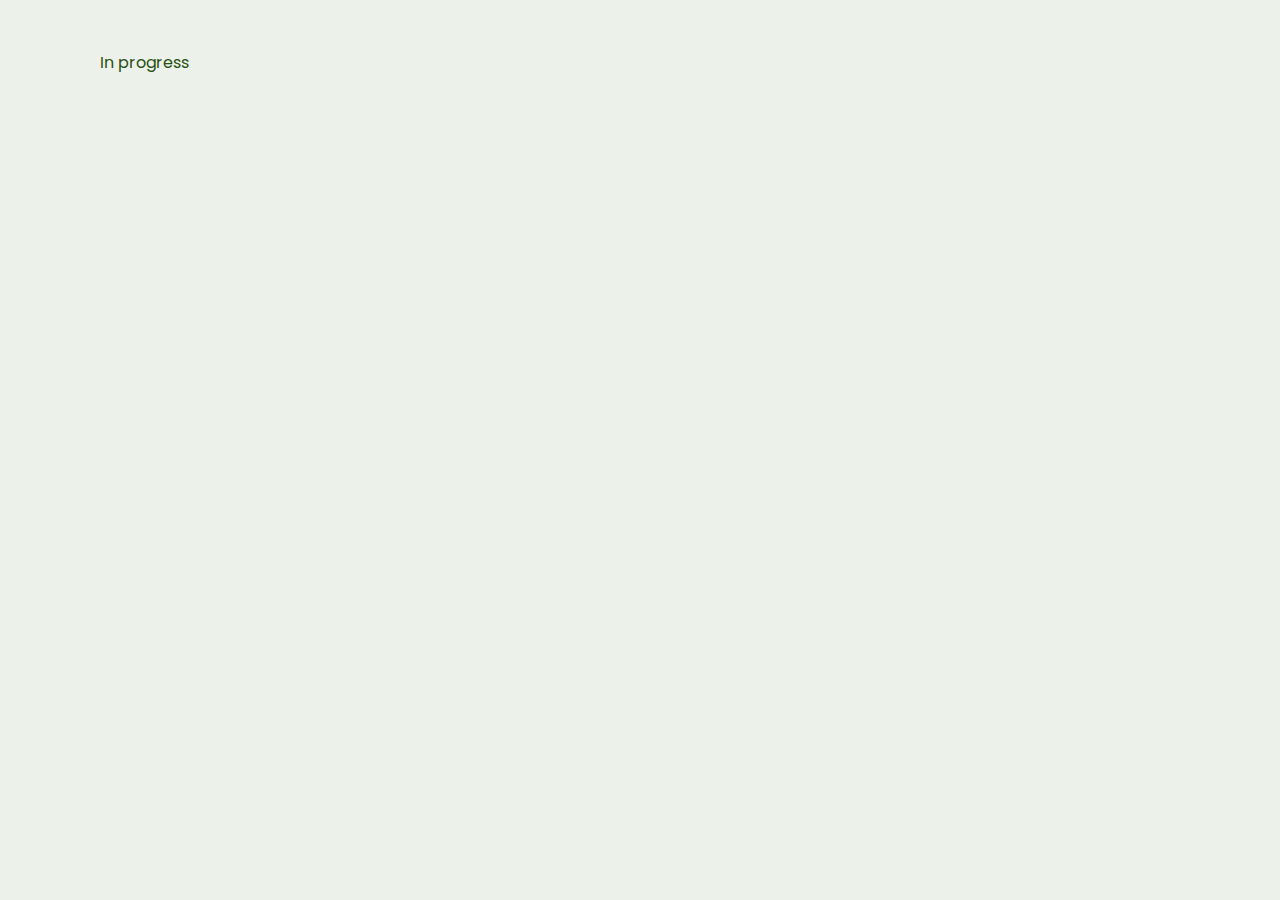
==== about.html @ fe829e4e "done" ====
<!DOCTYPE html>
<html lang="en">
<head>
    <meta charset="UTF-8">
    <meta name="viewport" content="width=device-width, initial-scale=1.0">
    <title>About - Nancy Gramajo Reyes</title>
    <link rel="stylesheet" href="styles.css">
</head>
<body>
    <header class="header">
        In progress
    </header>


</body>
</html>
---- styles.css ----
@font-face {
  font-family: 'Poppins';
  src: url('fonts/Poppins-Regular.ttf'),
       url('fonts/Poppins-Black.ttf'),
       url('fonts/Poppins-Bold.ttf'),
       url('fonts/Poppins-ExtraBold.ttf'),
       url('fonts/Poppins-ExtraLight.ttf'),
       url('fonts/Poppins-Italic.ttf'),
       url('fonts/Poppins-Light.ttf'),
       url('fonts/Poppins-Medium.ttf'),
       url('fonts/Poppins-SemiBold.ttf'),
       url('fonts/Poppins-Thin.ttf');
}


body {
  background-color: #ECF1E9;
  font-family: 'Poppins', sans-serif;
  color: #295013;
  margin: 0;
  padding: 0;
}

.name-container {
  max-width: 800px; 
}

.header {
  background-color: #ECF1E9; 
  color: #295013; 
  display: flex;
  justify-content: space-between;
  align-items: center;
  padding-top: 50px;
  padding-right: 100px;
  padding-bottom: 10px;
  padding-left: 100px;
}

.homepage-container {
  display: flex;
  justify-content: center;
  align-items: center;
  margin-bottom: 200px;
}

.profile-pic {
  width: 20%;
  height: 65%;
  border-radius: 20px;
  margin: 0 auto;
  margin-top: 100px;
  margin-left: 250px;
  margin-right: 20px;
}

.intro {
  text-align: left;
  max-width: 75ch;
  margin-top: 100px;
}

.bold-text {
  font-size: 36px;
  font-weight: 900;
}

.intro-text {
  font-size: 28px;
}

h1 {
  font-size: 26px; 
  font-weight: bold; 
  text-align: center;
  padding-top: 100px;
}

.header h3 {
  display: inline-block; 
  margin-left: 40px; 
  position: relative;
}

.header h3:hover {
  text-decoration: underline;
}

.scroll-arrow {
  position: absolute;
  bottom: 75px;
  left: 50%;
  transform: translateX(-50%);
  width: 0;
  height: 0;
  border-left: 10px solid transparent;
  border-right: 10px solid transparent;
  border-top: 15px solid #295013; 
  cursor: pointer;
  animation: arrow-bounce 1s infinite alternate; 
}

@keyframes arrow-bounce {
  0% {
    transform: translateY(0);
  }
  100% {
    transform: translateY(10px);
  }
}

.projects-container {
  margin-top: 50px;
  display: flex;
  flex-direction: column; 
  align-items: center; 
}

.projects-first-row,
.projects-second-row {
  display: flex;
  justify-content: center; 
  margin-bottom: 20px; 
}

.project {
  width: 35%; 
  background-color: #f0f0f0;
  padding: 20px;
  box-sizing: border-box;
  margin: 30px; 
  border: 2px solid #295013; 
  border-radius: 20px;
}

.project-picture {
  width: 100%; 
  height: auto;
  border-radius: 20px;
}

h2 {
  text-align: center;
}

.project a {
  text-decoration: none;
  color: inherit; 
}

.project h2:hover {
  text-decoration: underline;
  color: purple;
}

.header a {
  text-decoration: none;
  color: inherit; 
}

.name-container a {
  text-decoration: none;
  color: inherit; 
}


html {
  scroll-behavior: smooth;
}
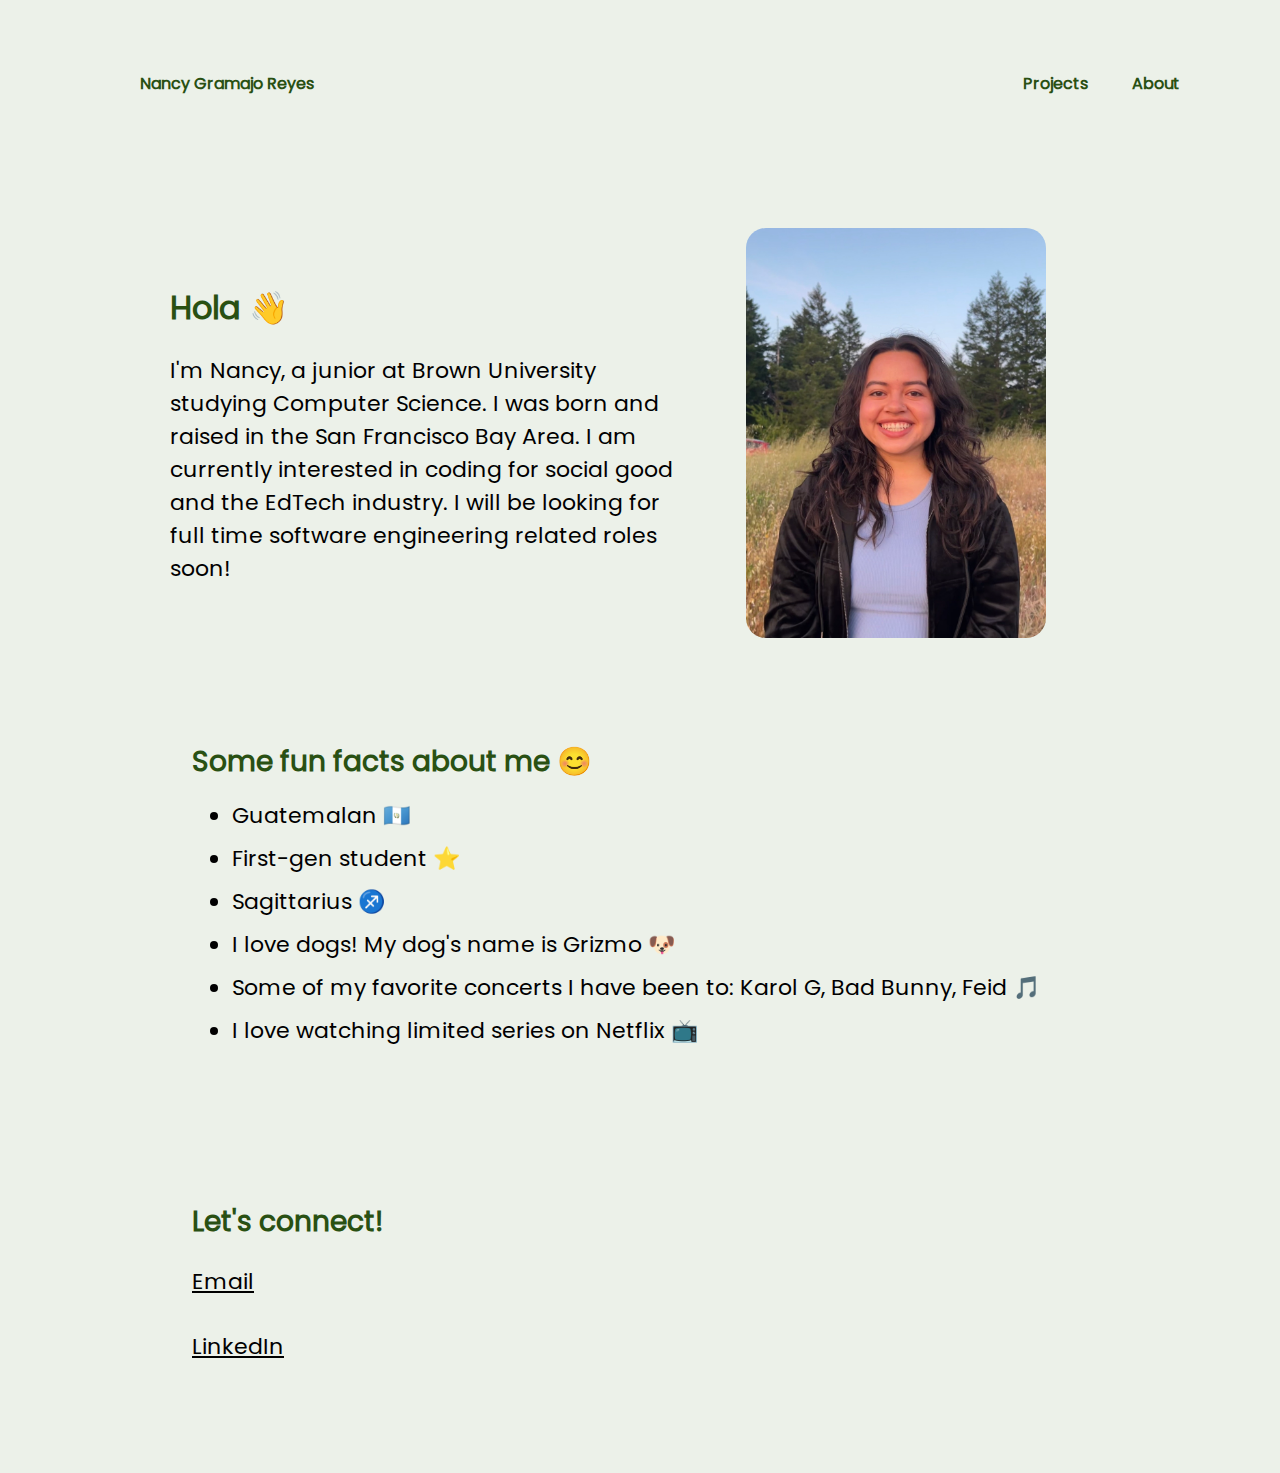
==== commit c92e2164: "naosl" ====
--- a/about.html
+++ b/about.html
@@ -4,13 +4,53 @@
     <meta charset="UTF-8">
     <meta name="viewport" content="width=device-width, initial-scale=1.0">
     <title>About - Nancy Gramajo Reyes</title>
-    <link rel="stylesheet" href="styles.css">
+    <link rel="stylesheet" href="aboutstyles.css">
 </head>
 <body>
+
     <header class="header">
-        In progress
+        <div class="name-container">
+            <a href="index.html">
+                <h4>Nancy Gramajo Reyes</h4>
+            </a>
+        </div>
+        <div>
+            <a href="#projects"><h4>Projects</h4></a>
+            <a href="about.html"><h4>About</h4></a>
+        </div>
     </header>
 
+    <div class="intro">
+        <div class="intro-description">
+            <h1>Hola 👋</h1>
+            <h2>I'm Nancy, a junior at Brown University studying Computer Science. 
+            I was born and raised in the San Francisco Bay Area. I am currently 
+            interested in coding for social good and the EdTech industry. 
+            I will be looking for full time software engineering related roles soon!
+            </h2>
+        </div>
+        <img src="images/profile_pic.jpg" class="profile-pic">
+    </div>
+    <div class="fun-facts">   
+        <h3>
+            Some fun facts about me 😊
+        </h3>
+        <ul>
+            <li>Guatemalan 🇬🇹</li>
+            <li>First-gen student ⭐️</li>
+            <li>Sagittarius ♐️</li>
+            <li>I love dogs! My dog's name is Grizmo 🐶</li>
+            <li>Some of my favorite concerts I have been to: Karol G, Bad Bunny, Feid 🎵</li>
+            <li>I love watching limited series on Netflix 📺</li>
+        </ul>
+    </div> 
+    <div class="socials">
+        <h3>
+            Let's connect!
+        </h3>
+        <p><a href="mailto:nancy_gramajo_reyes@brown.edu">Email</a></p>
+        <p><a href="https://www.linkedin.com/in/nancy-gramajo-reyes">LinkedIn</a></p>
+    </div>
 
 </body>
 </html>--- a/aboutstyles.css
+++ b/aboutstyles.css
@@ -0,0 +1,113 @@
+@font-face {
+  font-family: 'Poppins';
+  src: url('fonts/Poppins-Regular.ttf'),
+       url('fonts/Poppins-Black.ttf'),
+       url('fonts/Poppins-Bold.ttf'),
+       url('fonts/Poppins-ExtraBold.ttf'),
+       url('fonts/Poppins-ExtraLight.ttf'),
+       url('fonts/Poppins-Italic.ttf'),
+       url('fonts/Poppins-Light.ttf'),
+       url('fonts/Poppins-Medium.ttf'),
+       url('fonts/Poppins-SemiBold.ttf'),
+       url('fonts/Poppins-Thin.ttf');
+}
+
+
+body {
+  background-color: #ECF1E9;
+  font-family: 'Poppins', sans-serif;
+  color: black;
+  margin: 0;
+  padding: 0;
+}
+
+.name-container {
+  max-width: 800px; 
+}
+
+.header {
+  background-color: #ECF1E9; 
+  color: #295013; 
+  display: flex;
+  justify-content: space-between;
+  align-items: center;
+  padding-top: 50px;
+  padding-right: 100px;
+  padding-bottom: 10px;
+  padding-left: 100px;
+}
+
+
+.header h4 {
+  display: inline-block; 
+  margin-left: 40px; 
+  position: relative;
+}
+
+.header h4:hover {
+  text-decoration: underline;
+}
+
+h1 {
+  font-size: 32px;
+  font-weight: bolder;
+  color: #295013
+}
+
+h2 {
+  font-size: 22px;
+  font-weight: lighter;
+  color: black;
+}
+
+h3 {
+  font-size: 28px;
+  font-weight: bolder;
+  margin-bottom: 0;
+  color: #295013
+}
+
+.intro {
+  display: flex;
+  align-items: center;
+  justify-content: center;
+  margin-bottom: 20px;
+  margin-top: 100px;
+}
+
+.profile-pic {
+  width: 30%; 
+  max-width: 300px; 
+  height: auto;
+  border-radius: 20px;
+  margin-right: 5%; 
+}
+
+.intro-description {
+  flex-grow: 1;
+  max-width: 40%; 
+  margin-right: 5%; 
+}
+
+.fun-facts, .socials {
+  display: flex;
+  flex-direction: column;
+  margin-left: 15%; 
+  margin-top: 75px;
+  margin-bottom: 100px;
+}
+
+li, p {
+  font-size: 22px;
+  font-weight: lighter;
+  margin-bottom: 10px;
+}
+
+a {
+  text-decoration: underline; 
+  color: inherit; 
+}
+
+a:hover {
+  color: gray;
+}  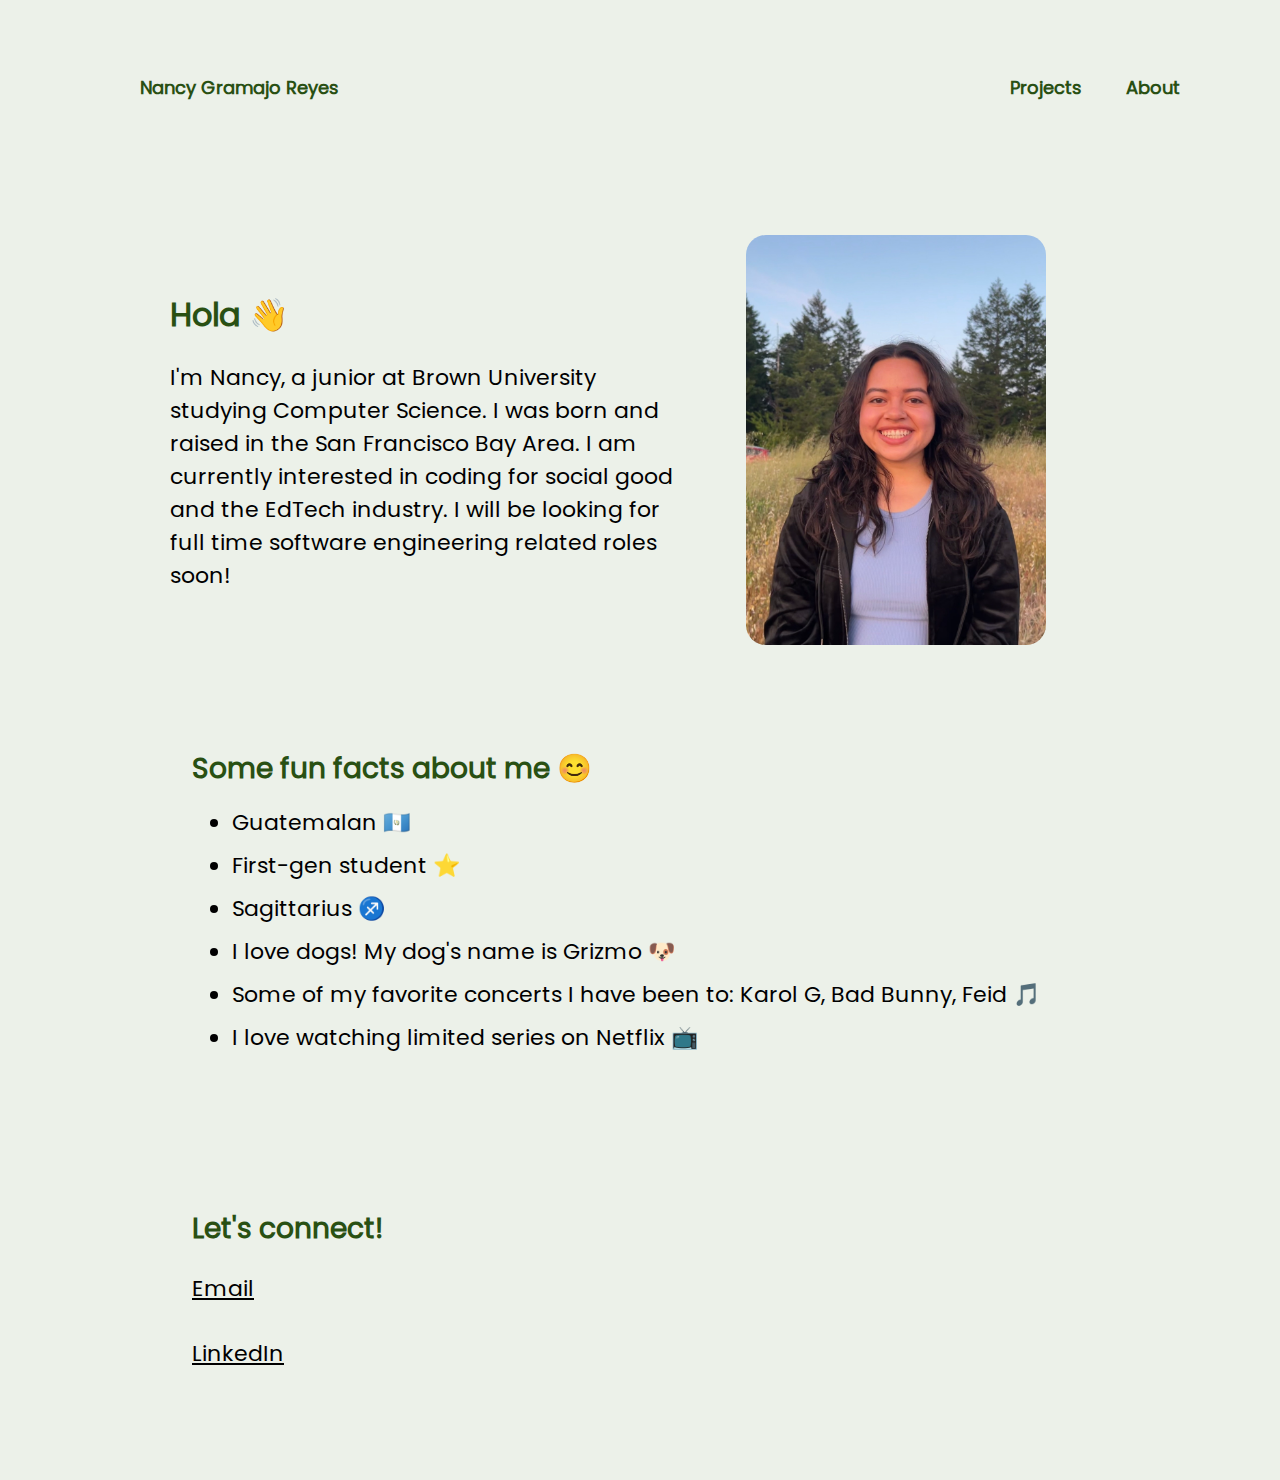
==== commit 50752f5a: "iaonsk" ====
--- a/about.html
+++ b/about.html
@@ -15,7 +15,7 @@
             </a>
         </div>
         <div>
-            <a href="#projects"><h4>Projects</h4></a>
+            <a href="index.html#projects"><h4>Projects</h4></a>
             <a href="about.html"><h4>About</h4></a>
         </div>
     </header>
--- a/aboutstyles.css
+++ b/aboutstyles.css
@@ -67,6 +67,9 @@
   color: #295013
 }
 
+h4 {
+  font-size: 18px;
+}
 .intro {
   display: flex;
   align-items: center;
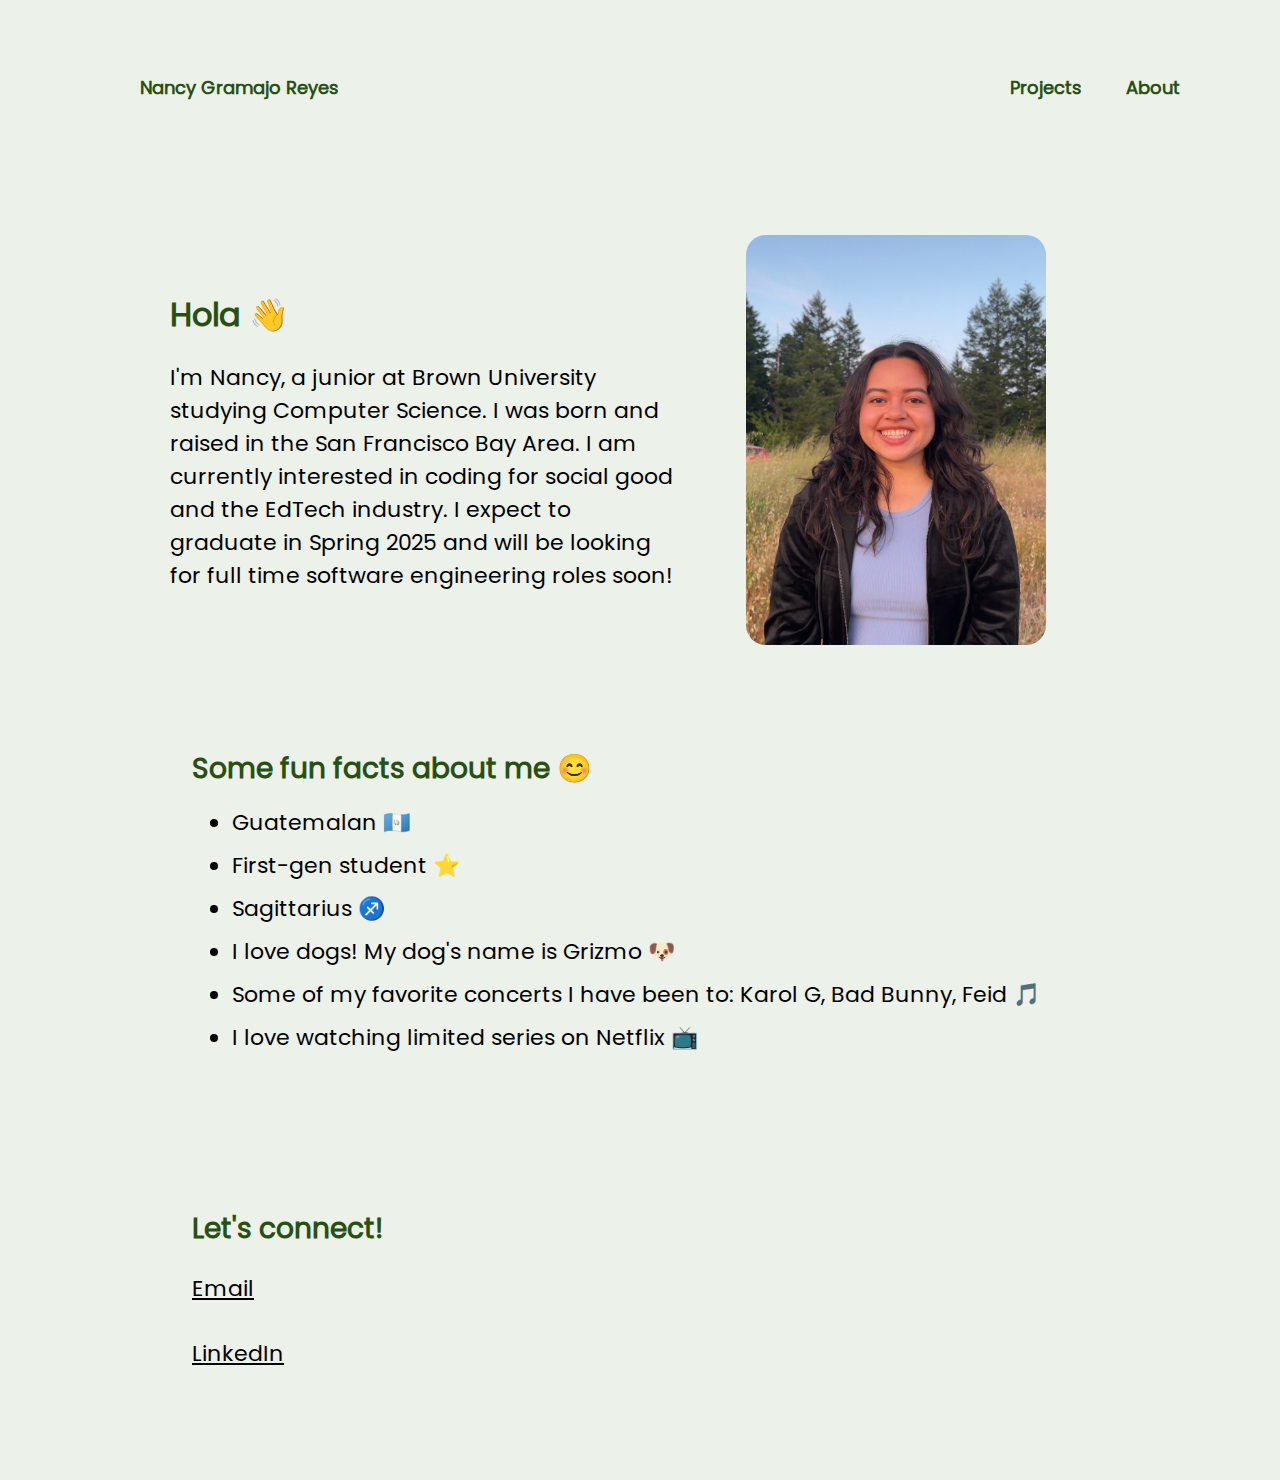
==== commit 0af952a3: "ainoskd" ====
--- a/about.html
+++ b/about.html
@@ -26,7 +26,7 @@
             <h2>I'm Nancy, a junior at Brown University studying Computer Science. 
             I was born and raised in the San Francisco Bay Area. I am currently 
             interested in coding for social good and the EdTech industry. 
-            I will be looking for full time software engineering related roles soon!
+            I expect to graduate in Spring 2025 and will be looking for full time software engineering roles soon!
             </h2>
         </div>
         <img src="images/profile_pic.jpg" class="profile-pic">
--- a/aboutstyles.css
+++ b/aboutstyles.css
@@ -70,6 +70,7 @@
 h4 {
   font-size: 18px;
 }
+
 .intro {
   display: flex;
   align-items: center;
